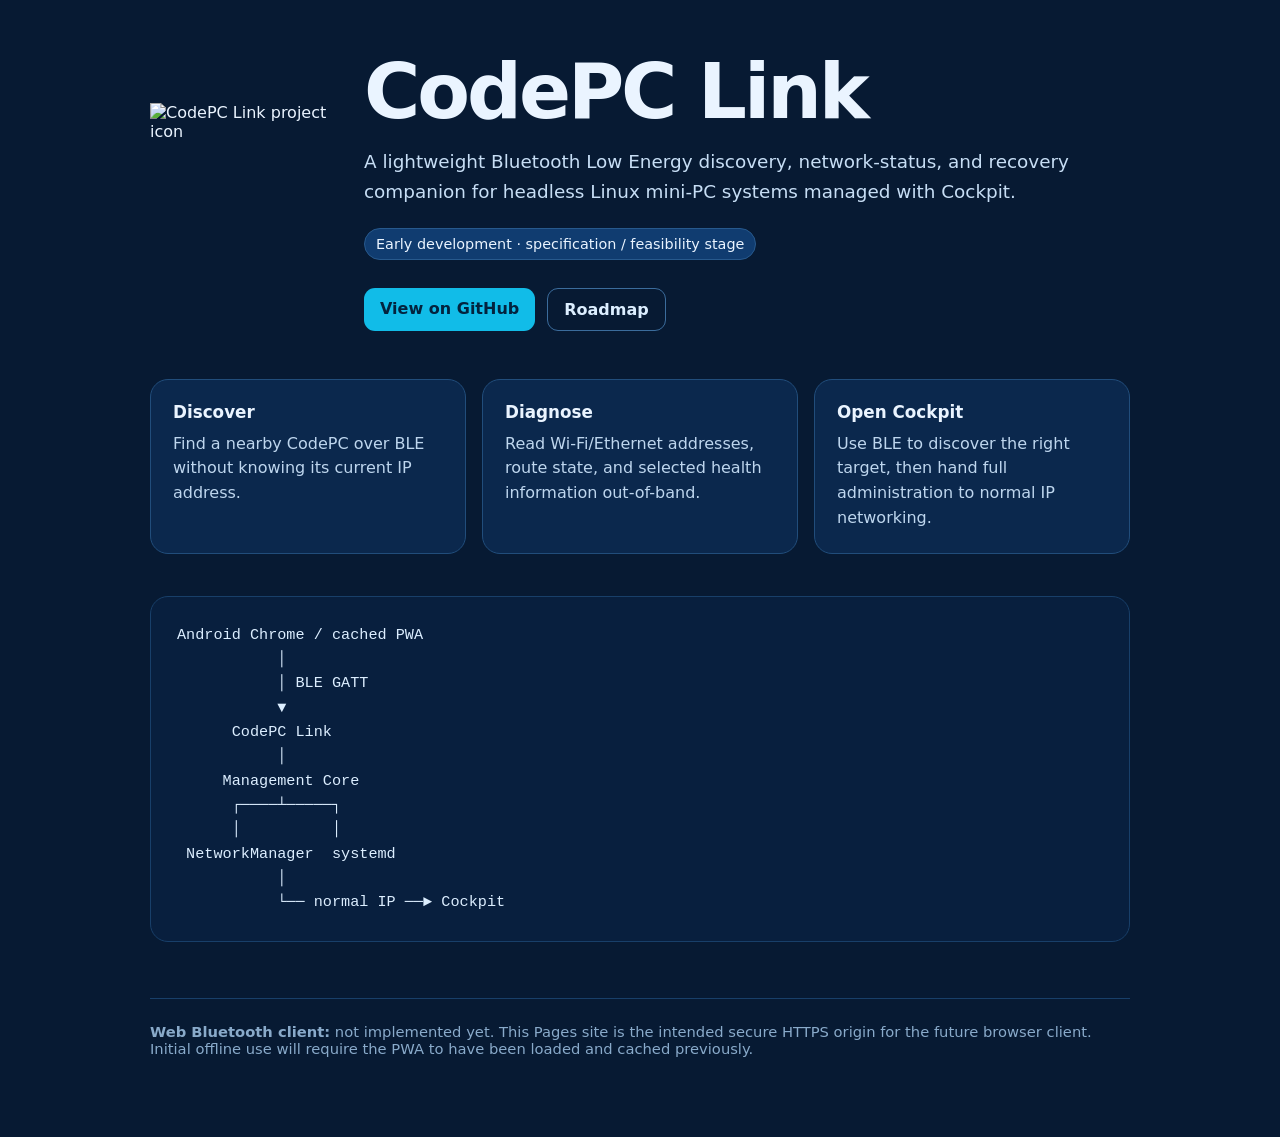
==== site/index.html @ 635fc5b6 "pages: add project landing page" ====
<!doctype html>
<html lang="en">
<head>
  <meta charset="utf-8">
  <meta name="viewport" content="width=device-width, initial-scale=1">
  <meta name="theme-color" content="#0b3368">
  <meta name="description" content="CodePC Link — BLE discovery, status, and recovery companion for headless Linux mini-PC systems.">
  <link rel="manifest" href="manifest.webmanifest">
  <link rel="icon" href="assets/codepc-link-icon.svg" type="image/svg+xml">
  <title>CodePC Link</title>
  <style>
    :root { color-scheme: light dark; font-family: Inter, ui-sans-serif, system-ui, -apple-system, BlinkMacSystemFont, "Segoe UI", sans-serif; }
    * { box-sizing: border-box; }
    body { margin: 0; min-height: 100vh; background: #071a33; color: #eaf4ff; }
    a { color: #58d8ff; }
    .wrap { width: min(980px, calc(100% - 32px)); margin: 0 auto; padding: 56px 0 80px; }
    .hero { display: grid; grid-template-columns: 180px 1fr; gap: 34px; align-items: center; }
    .hero img { width: 180px; height: 180px; }
    h1 { font-size: clamp(2.4rem, 7vw, 4.8rem); line-height: .95; margin: 0 0 18px; letter-spacing: -.04em; }
    .lead { max-width: 720px; font-size: 1.15rem; line-height: 1.65; color: #c7def5; margin: 0; }
    .status { display: inline-flex; margin-top: 20px; padding: 7px 11px; border-radius: 999px; background: #103c70; border: 1px solid #27598d; font-size: .9rem; }
    .grid { display: grid; grid-template-columns: repeat(3, 1fr); gap: 16px; margin-top: 48px; }
    .card { padding: 22px; border: 1px solid #214d7b; border-radius: 18px; background: #0b284d; }
    .card h2 { margin: 0 0 10px; font-size: 1.05rem; }
    .card p { margin: 0; line-height: 1.55; color: #bed6ee; }
    .flow { margin-top: 42px; padding: 26px; border-radius: 18px; background: #081f3e; border: 1px solid #183f69; overflow-x: auto; }
    pre { margin: 0; color: #dceeff; font: .95rem/1.6 ui-monospace, SFMono-Regular, Menlo, Consolas, monospace; }
    .actions { display: flex; flex-wrap: wrap; gap: 12px; margin-top: 28px; }
    .button { display: inline-block; padding: 11px 16px; border-radius: 11px; text-decoration: none; font-weight: 650; background: #11bce8; color: #03233e; }
    .button.secondary { background: transparent; color: #dceeff; border: 1px solid #3b6c9c; }
    footer { margin-top: 56px; padding-top: 24px; border-top: 1px solid #183f69; color: #89aaca; font-size: .92rem; }
    @media (max-width: 720px) { .hero { grid-template-columns: 1fr; } .hero img { width: 130px; height: 130px; } .grid { grid-template-columns: 1fr; } }
  </style>
</head>
<body>
  <main class="wrap">
    <section class="hero">
      <img src="assets/codepc-link-icon.svg" alt="CodePC Link project icon">
      <div>
        <h1>CodePC Link</h1>
        <p class="lead">A lightweight Bluetooth Low Energy discovery, network-status, and recovery companion for headless Linux mini-PC systems managed with Cockpit.</p>
        <span class="status">Early development · specification / feasibility stage</span>
        <div class="actions">
          <a class="button" href="https://github.com/ami3go/codepc-link">View on GitHub</a>
          <a class="button secondary" href="https://github.com/ami3go/codepc-link/blob/main/docs/ROADMAP.md">Roadmap</a>
        </div>
      </div>
    </section>

    <section class="grid" aria-label="Project goals">
      <article class="card"><h2>Discover</h2><p>Find a nearby CodePC over BLE without knowing its current IP address.</p></article>
      <article class="card"><h2>Diagnose</h2><p>Read Wi-Fi/Ethernet addresses, route state, and selected health information out-of-band.</p></article>
      <article class="card"><h2>Open Cockpit</h2><p>Use BLE to discover the right target, then hand full administration to normal IP networking.</p></article>
    </section>

    <section class="flow" aria-label="Architecture flow">
<pre>Android Chrome / cached PWA
           │
           │ BLE GATT
           ▼
      CodePC Link
           │
     Management Core
      ┌────┴─────┐
      │          │
 NetworkManager  systemd
           │
           └── normal IP ──► Cockpit</pre>
    </section>

    <footer>
      <strong>Web Bluetooth client:</strong> not implemented yet. This Pages site is the intended secure HTTPS origin for the future browser client. Initial offline use will require the PWA to have been loaded and cached previously.
    </footer>
  </main>
  <script>
    if ("serviceWorker" in navigator) {
      window.addEventListener("load", () => navigator.serviceWorker.register("sw.js"));
    }
  </script>
</body>
</html>
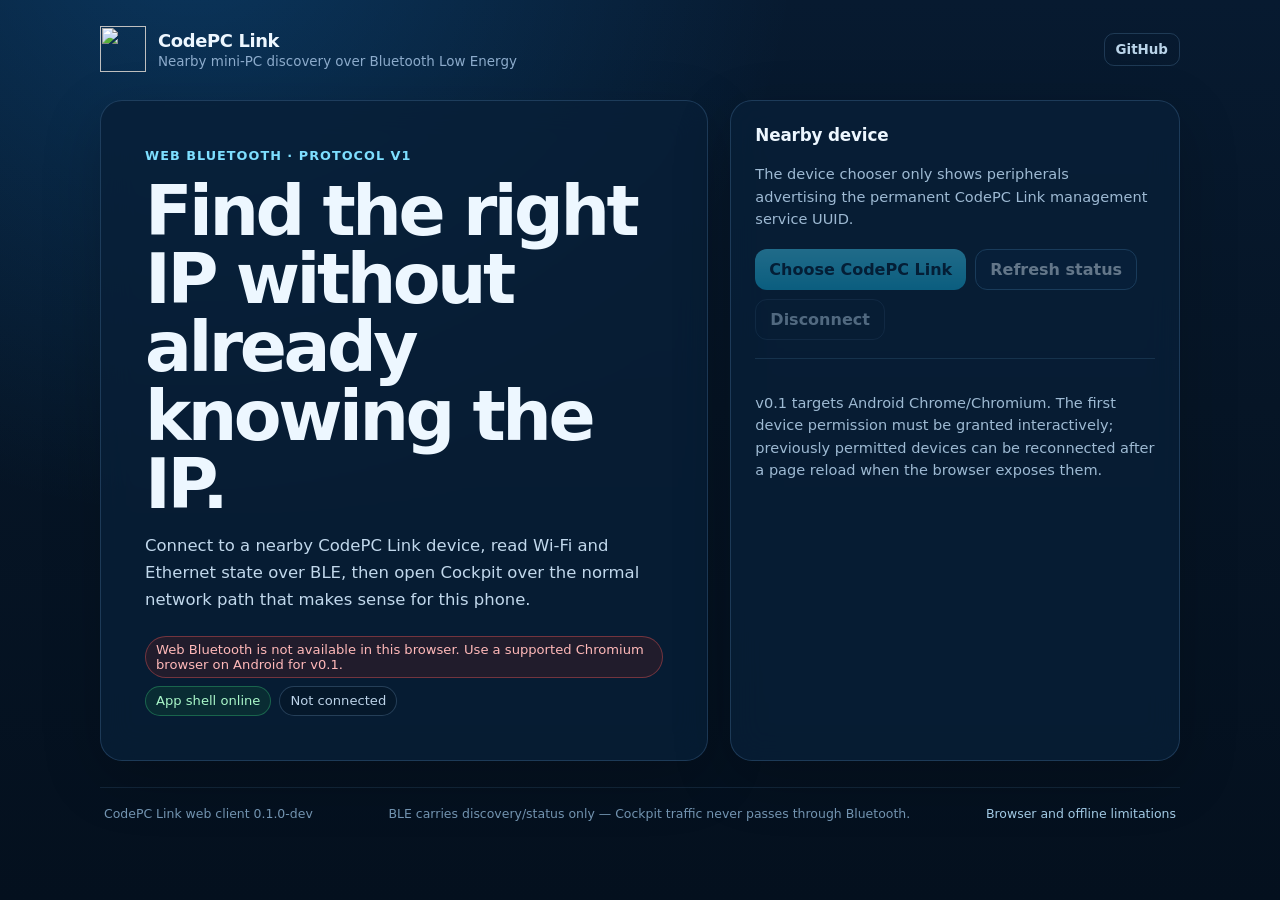
==== commit 7ff9081a: "feat(web): turn Pages site into Web Bluetooth client" ====
--- a/site/index.html
+++ b/site/index.html
@@ -3,79 +3,110 @@
 <head>
   <meta charset="utf-8">
   <meta name="viewport" content="width=device-width, initial-scale=1">
-  <meta name="theme-color" content="#0b3368">
-  <meta name="description" content="CodePC Link — BLE discovery, status, and recovery companion for headless Linux mini-PC systems.">
+  <meta name="theme-color" content="#071a30">
+  <meta name="description" content="CodePC Link — discover a nearby headless Linux mini-PC over Bluetooth and read its current network status.">
+  <meta name="color-scheme" content="dark">
   <link rel="manifest" href="manifest.webmanifest">
   <link rel="icon" href="assets/codepc-link-icon.svg" type="image/svg+xml">
+  <link rel="stylesheet" href="styles.css">
   <title>CodePC Link</title>
-  <style>
-    :root { color-scheme: light dark; font-family: Inter, ui-sans-serif, system-ui, -apple-system, BlinkMacSystemFont, "Segoe UI", sans-serif; }
-    * { box-sizing: border-box; }
-    body { margin: 0; min-height: 100vh; background: #071a33; color: #eaf4ff; }
-    a { color: #58d8ff; }
-    .wrap { width: min(980px, calc(100% - 32px)); margin: 0 auto; padding: 56px 0 80px; }
-    .hero { display: grid; grid-template-columns: 180px 1fr; gap: 34px; align-items: center; }
-    .hero img { width: 180px; height: 180px; }
-    h1 { font-size: clamp(2.4rem, 7vw, 4.8rem); line-height: .95; margin: 0 0 18px; letter-spacing: -.04em; }
-    .lead { max-width: 720px; font-size: 1.15rem; line-height: 1.65; color: #c7def5; margin: 0; }
-    .status { display: inline-flex; margin-top: 20px; padding: 7px 11px; border-radius: 999px; background: #103c70; border: 1px solid #27598d; font-size: .9rem; }
-    .grid { display: grid; grid-template-columns: repeat(3, 1fr); gap: 16px; margin-top: 48px; }
-    .card { padding: 22px; border: 1px solid #214d7b; border-radius: 18px; background: #0b284d; }
-    .card h2 { margin: 0 0 10px; font-size: 1.05rem; }
-    .card p { margin: 0; line-height: 1.55; color: #bed6ee; }
-    .flow { margin-top: 42px; padding: 26px; border-radius: 18px; background: #081f3e; border: 1px solid #183f69; overflow-x: auto; }
-    pre { margin: 0; color: #dceeff; font: .95rem/1.6 ui-monospace, SFMono-Regular, Menlo, Consolas, monospace; }
-    .actions { display: flex; flex-wrap: wrap; gap: 12px; margin-top: 28px; }
-    .button { display: inline-block; padding: 11px 16px; border-radius: 11px; text-decoration: none; font-weight: 650; background: #11bce8; color: #03233e; }
-    .button.secondary { background: transparent; color: #dceeff; border: 1px solid #3b6c9c; }
-    footer { margin-top: 56px; padding-top: 24px; border-top: 1px solid #183f69; color: #89aaca; font-size: .92rem; }
-    @media (max-width: 720px) { .hero { grid-template-columns: 1fr; } .hero img { width: 130px; height: 130px; } .grid { grid-template-columns: 1fr; } }
-  </style>
 </head>
 <body>
-  <main class="wrap">
-    <section class="hero">
-      <img src="assets/codepc-link-icon.svg" alt="CodePC Link project icon">
-      <div>
-        <h1>CodePC Link</h1>
-        <p class="lead">A lightweight Bluetooth Low Energy discovery, network-status, and recovery companion for headless Linux mini-PC systems managed with Cockpit.</p>
-        <span class="status">Early development · specification / feasibility stage</span>
-        <div class="actions">
-          <a class="button" href="https://github.com/ami3go/codepc-link">View on GitHub</a>
-          <a class="button secondary" href="https://github.com/ami3go/codepc-link/blob/main/docs/ROADMAP.md">Roadmap</a>
+  <main class="shell">
+    <header class="topbar">
+      <div class="brand">
+        <img src="assets/codepc-link-icon.svg" alt="">
+        <div class="brand-copy">
+          <h1>CodePC Link</h1>
+          <p>Nearby mini-PC discovery over Bluetooth Low Energy</p>
         </div>
       </div>
+      <div class="top-actions">
+        <button id="install-button" class="button ghost small" type="button" hidden>Install app</button>
+        <a class="button ghost small" href="https://github.com/ami3go/codepc-link" target="_blank" rel="noopener noreferrer">GitHub</a>
+      </div>
+    </header>
+
+    <section id="update-banner" class="update-banner" role="status" hidden>
+      <p>A new CodePC Link web client is ready. Update when convenient; the current page will keep running until then.</p>
+      <button id="update-button" class="button primary small" type="button">Update and reload</button>
     </section>
 
-    <section class="grid" aria-label="Project goals">
-      <article class="card"><h2>Discover</h2><p>Find a nearby CodePC over BLE without knowing its current IP address.</p></article>
-      <article class="card"><h2>Diagnose</h2><p>Read Wi-Fi/Ethernet addresses, route state, and selected health information out-of-band.</p></article>
-      <article class="card"><h2>Open Cockpit</h2><p>Use BLE to discover the right target, then hand full administration to normal IP networking.</p></article>
+    <section class="hero">
+      <article class="panel intro">
+        <span class="eyebrow">Web Bluetooth · protocol v1</span>
+        <h2>Find the right IP without already knowing the IP.</h2>
+        <p>Connect to a nearby CodePC Link device, read Wi-Fi and Ethernet state over BLE, then open Cockpit over the normal network path that makes sense for this phone.</p>
+        <div class="status-row" aria-label="Application status">
+          <span id="browser-status" class="status-pill">Checking Web Bluetooth…</span>
+          <span id="offline-status" class="status-pill">Checking app shell…</span>
+          <span id="connection-status" class="status-pill">Not connected</span>
+        </div>
+      </article>
+
+      <aside class="panel connect-panel" aria-labelledby="connect-heading">
+        <h2 id="connect-heading">Nearby device</h2>
+        <p>The device chooser only shows peripherals advertising the permanent CodePC Link management service UUID.</p>
+        <div class="button-row">
+          <button id="connect-button" class="button primary" type="button">Choose CodePC Link</button>
+          <button id="refresh-button" class="button secondary" type="button" disabled>Refresh status</button>
+          <button id="disconnect-button" class="button ghost" type="button" disabled>Disconnect</button>
+        </div>
+        <div id="remembered-devices" class="remembered" aria-live="polite"></div>
+        <p class="support-note">v0.1 targets Android Chrome/Chromium. The first device permission must be granted interactively; previously permitted devices can be reconnected after a page reload when the browser exposes them.</p>
+      </aside>
     </section>
 
-    <section class="flow" aria-label="Architecture flow">
-<pre>Android Chrome / cached PWA
-           │
-           │ BLE GATT
-           ▼
-      CodePC Link
-           │
-     Management Core
-      ┌────┴─────┐
-      │          │
- NetworkManager  systemd
-           │
-           └── normal IP ──► Cockpit</pre>
+    <section id="device-section" class="device-section" hidden aria-live="polite">
+      <article class="panel device-summary">
+        <div>
+          <h2 id="device-name">CodePC Link</h2>
+          <p id="device-meta"></p>
+        </div>
+        <p id="last-updated" class="last-updated"></p>
+      </article>
+
+      <section class="panel section-panel" aria-labelledby="network-heading">
+        <div class="section-title">
+          <div>
+            <h2 id="network-heading">Network interfaces</h2>
+            <p>Link state, addresses, default route, and Internet state are shown separately.</p>
+          </div>
+        </div>
+        <div id="interfaces" class="interfaces"></div>
+      </section>
+
+      <section class="panel section-panel" aria-labelledby="cockpit-heading">
+        <div class="section-title">
+          <div>
+            <h2 id="cockpit-heading">Cockpit targets</h2>
+            <p id="cockpit-state">Candidate addresses reported by the mini-PC.</p>
+          </div>
+        </div>
+        <div id="cockpit-targets" class="targets"></div>
+        <div class="security-note">
+          <strong>Reachability and TLS are separate from BLE.</strong> A target link only means the address was reported by CodePC Link. The phone still needs an IP route to that address, and Cockpit may show a certificate warning when opened by raw IP if its certificate is not trusted for that address.
+        </div>
+      </section>
+
+      <section id="error-section" class="panel section-panel" aria-labelledby="errors-heading" hidden>
+        <div class="section-title">
+          <div>
+            <h2 id="errors-heading">Partial status errors</h2>
+            <p>Unrelated fields remain usable when one collector reports an error.</p>
+          </div>
+        </div>
+        <ul id="errors" class="error-list"></ul>
+      </section>
     </section>
 
-    <footer>
-      <strong>Web Bluetooth client:</strong> not implemented yet. This Pages site is the intended secure HTTPS origin for the future browser client. Initial offline use will require the PWA to have been loaded and cached previously.
+    <footer class="footer">
+      <span>CodePC Link web client <span id="app-version">v0.1</span></span>
+      <span>BLE carries discovery/status only — Cockpit traffic never passes through Bluetooth.</span>
+      <a href="https://github.com/ami3go/codepc-link/blob/main/docs/WEB_CLIENT.md" target="_blank" rel="noopener noreferrer">Browser and offline limitations</a>
     </footer>
   </main>
-  <script>
-    if ("serviceWorker" in navigator) {
-      window.addEventListener("load", () => navigator.serviceWorker.register("sw.js"));
-    }
-  </script>
+
+  <script type="module" src="js/app.mjs"></script>
 </body>
 </html>
--- a/site/styles.css
+++ b/site/styles.css
@@ -0,0 +1,207 @@
+:root {
+  color-scheme: dark;
+  font-family: Inter, ui-sans-serif, system-ui, -apple-system, BlinkMacSystemFont, "Segoe UI", sans-serif;
+  background: #061526;
+  color: #edf7ff;
+  font-synthesis: none;
+}
+
+* { box-sizing: border-box; }
+
+html { min-height: 100%; }
+body {
+  margin: 0;
+  min-height: 100vh;
+  background:
+    radial-gradient(circle at 15% -10%, rgba(23, 154, 255, .22), transparent 38rem),
+    linear-gradient(180deg, #071a30 0%, #061526 45%, #04101e 100%);
+  color: #edf7ff;
+}
+
+button, a { font: inherit; }
+button { color: inherit; }
+a { color: inherit; }
+
+.shell { width: min(1080px, calc(100% - 28px)); margin: 0 auto; padding: 26px 0 64px; }
+
+.topbar {
+  display: flex;
+  align-items: center;
+  justify-content: space-between;
+  gap: 16px;
+  padding-bottom: 20px;
+}
+
+.brand { display: flex; align-items: center; gap: 12px; min-width: 0; }
+.brand img { width: 46px; height: 46px; flex: none; }
+.brand-copy { min-width: 0; }
+.brand h1 { margin: 0; font-size: 1.12rem; letter-spacing: -.02em; }
+.brand p { margin: 3px 0 0; color: #8daccc; font-size: .84rem; }
+
+.top-actions { display: flex; gap: 8px; align-items: center; }
+
+.hero {
+  display: grid;
+  grid-template-columns: minmax(0, 1.15fr) minmax(300px, .85fr);
+  gap: 22px;
+  margin-top: 8px;
+}
+
+.panel {
+  border: 1px solid rgba(101, 154, 203, .24);
+  border-radius: 22px;
+  background: rgba(8, 31, 56, .82);
+  box-shadow: 0 18px 60px rgba(0, 0, 0, .2);
+  backdrop-filter: blur(16px);
+}
+
+.intro { padding: clamp(24px, 5vw, 44px); }
+.eyebrow {
+  display: inline-flex;
+  align-items: center;
+  gap: 8px;
+  color: #7edfff;
+  font-weight: 700;
+  font-size: .8rem;
+  letter-spacing: .08em;
+  text-transform: uppercase;
+}
+
+.intro h2 {
+  max-width: 760px;
+  margin: 13px 0 14px;
+  font-size: clamp(2.15rem, 6vw, 4.35rem);
+  line-height: .98;
+  letter-spacing: -.05em;
+}
+
+.intro > p { margin: 0; max-width: 700px; color: #c1d8ec; line-height: 1.65; font-size: 1.03rem; }
+
+.status-row { display: flex; flex-wrap: wrap; gap: 8px; margin-top: 22px; }
+.status-pill {
+  display: inline-flex;
+  align-items: center;
+  min-height: 30px;
+  padding: 5px 10px;
+  border: 1px solid rgba(119, 164, 206, .28);
+  border-radius: 999px;
+  color: #bcd3e8;
+  background: rgba(7, 23, 42, .7);
+  font-size: .82rem;
+}
+.status-pill[data-tone="positive"] { color: #a9f6c9; border-color: rgba(56, 204, 123, .36); background: rgba(20, 88, 55, .28); }
+.status-pill[data-tone="warning"] { color: #ffe5a3; border-color: rgba(239, 190, 73, .4); background: rgba(104, 72, 14, .28); }
+.status-pill[data-tone="negative"] { color: #ffb9b9; border-color: rgba(240, 91, 91, .4); background: rgba(104, 31, 31, .28); }
+
+.connect-panel { padding: 24px; display: flex; flex-direction: column; gap: 18px; }
+.connect-panel h2, .section-title h2 { margin: 0; font-size: 1.05rem; letter-spacing: -.01em; }
+.connect-panel > p, .section-title p, .support-note { margin: 0; color: #9ebad3; line-height: 1.55; font-size: .91rem; }
+
+.button-row { display: flex; flex-wrap: wrap; gap: 9px; }
+.button,
+.remembered-device {
+  border: 0;
+  border-radius: 12px;
+  padding: 10px 14px;
+  cursor: pointer;
+  font-weight: 720;
+  text-decoration: none;
+  transition: transform .12s ease, opacity .12s ease, border-color .12s ease;
+}
+.button:hover:not(:disabled), .remembered-device:hover { transform: translateY(-1px); }
+.button:disabled { cursor: not-allowed; opacity: .42; }
+.button.primary { background: linear-gradient(180deg, #47d9ff, #13b9e7); color: #032239; }
+.button.secondary { background: rgba(12, 39, 68, .72); border: 1px solid #356790; color: #e3f3ff; }
+.button.ghost { background: transparent; border: 1px solid rgba(105, 155, 197, .25); color: #bad4e9; }
+.button.small { padding: 8px 11px; border-radius: 10px; font-size: .84rem; white-space: nowrap; }
+
+.remembered { border-top: 1px solid rgba(98, 147, 189, .18); padding-top: 15px; display: flex; flex-wrap: wrap; gap: 8px; align-items: center; }
+.remembered-title { width: 100%; margin: 0 0 2px; color: #82a7c5; font-size: .78rem; font-weight: 700; text-transform: uppercase; letter-spacing: .07em; }
+.remembered-empty { margin: 0; }
+.remembered-device { padding: 8px 10px; background: #102f50; border: 1px solid #2c577c; color: #d9efff; font-size: .84rem; }
+
+.update-banner {
+  position: sticky;
+  top: 10px;
+  z-index: 20;
+  margin: 14px 0;
+  padding: 12px 14px;
+  display: flex;
+  justify-content: space-between;
+  gap: 14px;
+  align-items: center;
+  border-radius: 14px;
+  border: 1px solid #476e95;
+  background: rgba(11, 42, 72, .96);
+  box-shadow: 0 12px 30px rgba(0, 0, 0, .28);
+}
+.update-banner p { margin: 0; color: #d2e8fa; font-size: .88rem; }
+
+.device-section { margin-top: 22px; display: grid; gap: 18px; }
+.device-summary { padding: 22px; display: flex; gap: 18px; justify-content: space-between; align-items: flex-start; }
+.device-summary h2 { margin: 0; font-size: 1.35rem; }
+.device-summary p { margin: 5px 0 0; color: #8fb0ce; line-height: 1.45; overflow-wrap: anywhere; }
+.last-updated { font-size: .82rem; white-space: nowrap; }
+
+.section-panel { padding: 22px; }
+.section-title { display: flex; align-items: flex-start; justify-content: space-between; gap: 20px; margin-bottom: 16px; }
+.section-title > div:first-child { min-width: 0; }
+
+.interfaces { display: grid; grid-template-columns: repeat(2, minmax(0, 1fr)); gap: 12px; }
+.interface-card { padding: 16px; border-radius: 16px; border: 1px solid rgba(90, 143, 185, .22); background: rgba(6, 25, 45, .7); }
+.interface-header { display: flex; justify-content: space-between; gap: 14px; align-items: flex-start; }
+.interface-name { margin: 0; font-size: 1rem; }
+.interface-type { margin: 3px 0 0; color: #7fa1bf; font-size: .79rem; text-transform: capitalize; }
+.interface-detail { margin: 12px 0 0; color: #b6cfe3; font-size: .86rem; }
+.badge-row { display: flex; flex-wrap: wrap; justify-content: flex-end; gap: 5px; }
+.badge-row.compact { justify-content: flex-start; margin-top: 7px; }
+.badge { padding: 4px 7px; border-radius: 999px; border: 1px solid rgba(114, 156, 192, .25); color: #a9c0d4; font-size: .7rem; white-space: nowrap; }
+.badge[data-tone="positive"] { color: #a9efc6; border-color: rgba(68, 193, 119, .35); background: rgba(30, 105, 61, .24); }
+.badge[data-tone="accent"] { color: #9ce8ff; border-color: rgba(55, 185, 223, .35); background: rgba(24, 101, 126, .22); }
+.badge[data-tone="warning"] { color: #ffdfa1; border-color: rgba(218, 161, 48, .35); background: rgba(96, 65, 15, .22); }
+.address-list { display: flex; flex-wrap: wrap; gap: 7px; margin-top: 13px; }
+.address { padding: 6px 8px; border-radius: 8px; background: #071827; border: 1px solid rgba(84, 133, 173, .18); color: #d5eaff; font-size: .78rem; overflow-wrap: anywhere; }
+
+.targets { display: grid; gap: 9px; }
+.target-row { display: flex; align-items: center; justify-content: space-between; gap: 18px; padding: 13px 14px; border-radius: 14px; border: 1px solid rgba(94, 146, 190, .18); background: rgba(6, 24, 44, .65); }
+.target-label { min-width: 0; display: flex; flex-direction: column; gap: 3px; }
+.target-label strong { overflow-wrap: anywhere; }
+.target-unavailable { color: #7f9bb4; font-size: .8rem; white-space: nowrap; }
+
+.security-note { margin-top: 14px; padding: 12px 13px; border-radius: 12px; border: 1px solid rgba(213, 159, 56, .28); background: rgba(91, 60, 10, .16); color: #dac8a1; font-size: .83rem; line-height: 1.5; }
+.security-note strong { color: #f5dcaa; }
+
+.error-list { margin: 0; padding-left: 19px; color: #f1c0c0; }
+.error-item + .error-item { margin-top: 8px; }
+
+.footer { margin-top: 26px; padding: 18px 4px 0; border-top: 1px solid rgba(87, 135, 176, .18); display: flex; flex-wrap: wrap; gap: 8px 18px; justify-content: space-between; color: #7597b4; font-size: .78rem; }
+.footer a { color: #a5cee9; text-decoration: none; }
+.footer a:hover { text-decoration: underline; }
+
+.muted { color: #7f9fbb; }
+.empty-state { margin: 0; padding: 18px 0; color: #7698b5; }
+[hidden] { display: none !important; }
+
+@media (max-width: 820px) {
+  .hero { grid-template-columns: 1fr; }
+  .interfaces { grid-template-columns: 1fr; }
+  .device-summary { flex-direction: column; }
+  .last-updated { white-space: normal; }
+}
+
+@media (max-width: 560px) {
+  .shell { width: min(100% - 20px, 1080px); padding-top: 16px; }
+  .topbar { align-items: flex-start; }
+  .brand p { display: none; }
+  .top-actions { flex-direction: column; align-items: stretch; }
+  .intro, .connect-panel, .section-panel, .device-summary { padding: 18px; }
+  .intro h2 { font-size: 2.35rem; }
+  .interface-header, .target-row, .section-title { flex-direction: column; }
+  .badge-row { justify-content: flex-start; }
+  .target-row .button { width: 100%; text-align: center; }
+  .update-banner { align-items: flex-start; flex-direction: column; }
+}
+
+@media (prefers-reduced-motion: reduce) {
+  *, *::before, *::after { scroll-behavior: auto !important; transition: none !important; }
+}
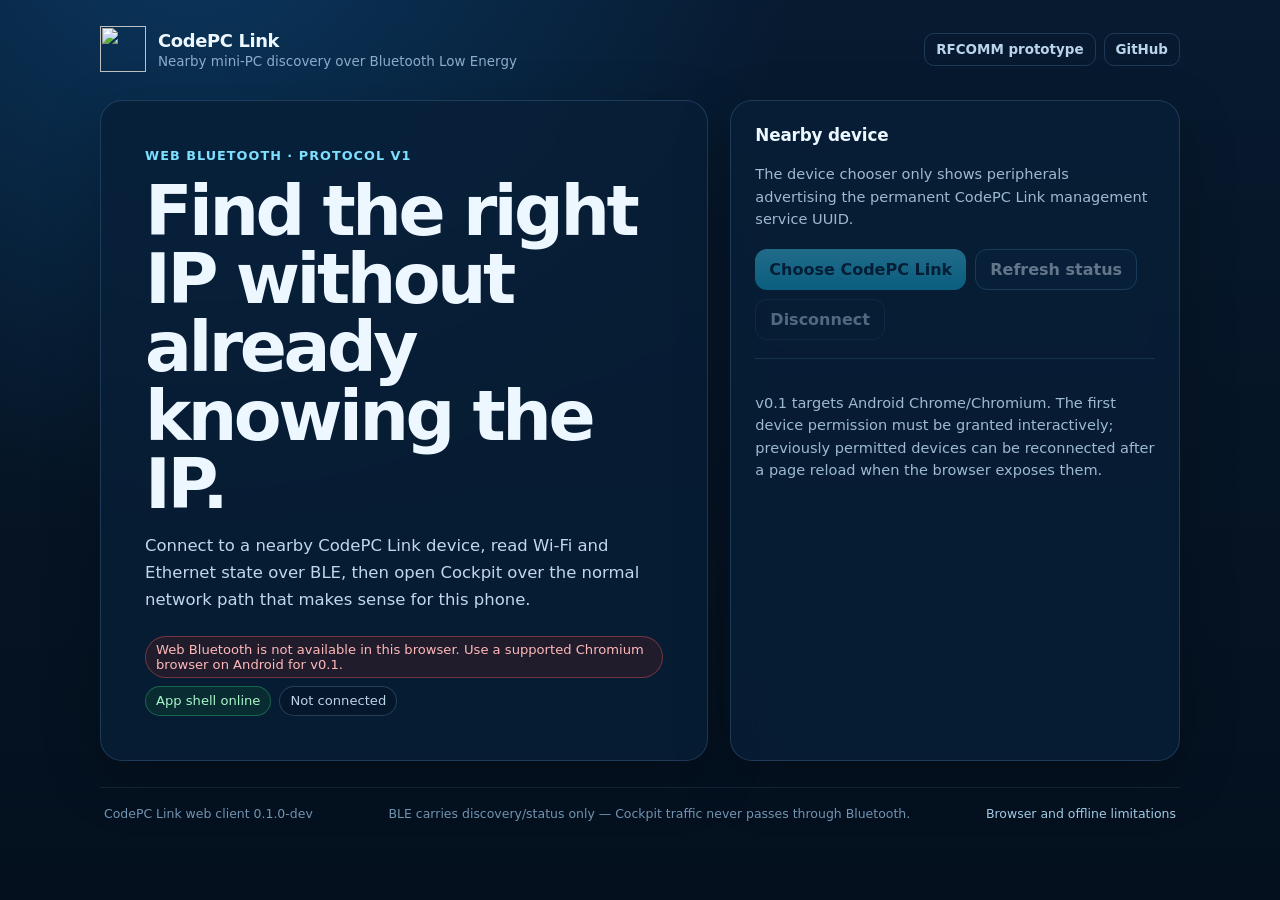
==== commit 63bdc6d2: "feat: add Web Serial RFCOMM browser prototype" ====
--- a/site/index.html
+++ b/site/index.html
@@ -6,6 +6,7 @@
   <meta name="theme-color" content="#071a30">
   <meta name="description" content="CodePC Link — discover a nearby headless Linux mini-PC over Bluetooth and read its current network status.">
   <meta name="color-scheme" content="dark">
+  <meta http-equiv="Content-Security-Policy" content="default-src 'self'; script-src 'self'; style-src 'self'; img-src 'self'; connect-src 'self'; worker-src 'self'; manifest-src 'self'; object-src 'none'; base-uri 'none'; form-action 'none'">
   <link rel="manifest" href="manifest.webmanifest">
   <link rel="icon" href="assets/codepc-link-icon.svg" type="image/svg+xml">
   <link rel="stylesheet" href="styles.css">
@@ -22,6 +23,7 @@
         </div>
       </div>
       <div class="top-actions">
+        <a class="button ghost small" href="rfcomm.html">RFCOMM prototype</a>
         <button id="install-button" class="button ghost small" type="button" hidden>Install app</button>
         <a class="button ghost small" href="https://github.com/ami3go/codepc-link" target="_blank" rel="noopener noreferrer">GitHub</a>
       </div>
@@ -49,6 +51,7 @@
         <p>The device chooser only shows peripherals advertising the permanent CodePC Link management service UUID.</p>
         <div class="button-row">
           <button id="connect-button" class="button primary" type="button">Choose CodePC Link</button>
+          <button id="reconnect-button" class="button secondary" type="button" hidden>Reconnect</button>
           <button id="refresh-button" class="button secondary" type="button" disabled>Refresh status</button>
           <button id="disconnect-button" class="button ghost" type="button" disabled>Disconnect</button>
         </div>
